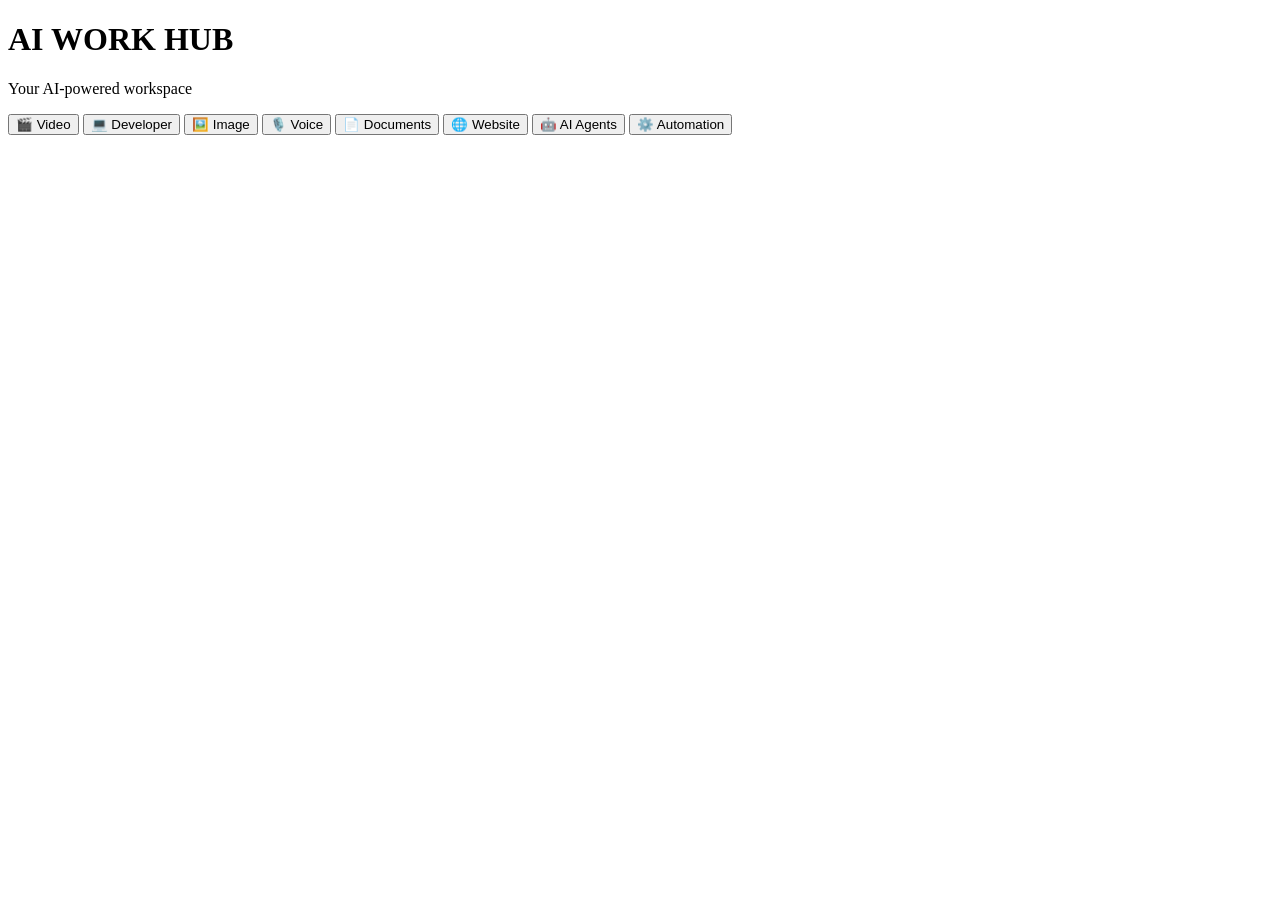
==== index.html @ 60e79e0f "Create index.html" ====
<!DOCTYPE html>
<html lang="en">
<head>
    <meta charset="UTF-8">
    <meta name="viewport" content="width=device-width, initial-scale=1.0">
    <title>AI Work Hub</title>
</head>

<body>

    <h1>AI WORK HUB</h1>

    <p>Your AI-powered workspace</p>

    <button>🎬 Video</button>
    <button>💻 Developer</button>
    <button>🖼️ Image</button>
    <button>🎙️ Voice</button>
    <button>📄 Documents</button>
    <button>🌐 Website</button>
    <button>🤖 AI Agents</button>
    <button>⚙️ Automation</button>

</body>
</html>
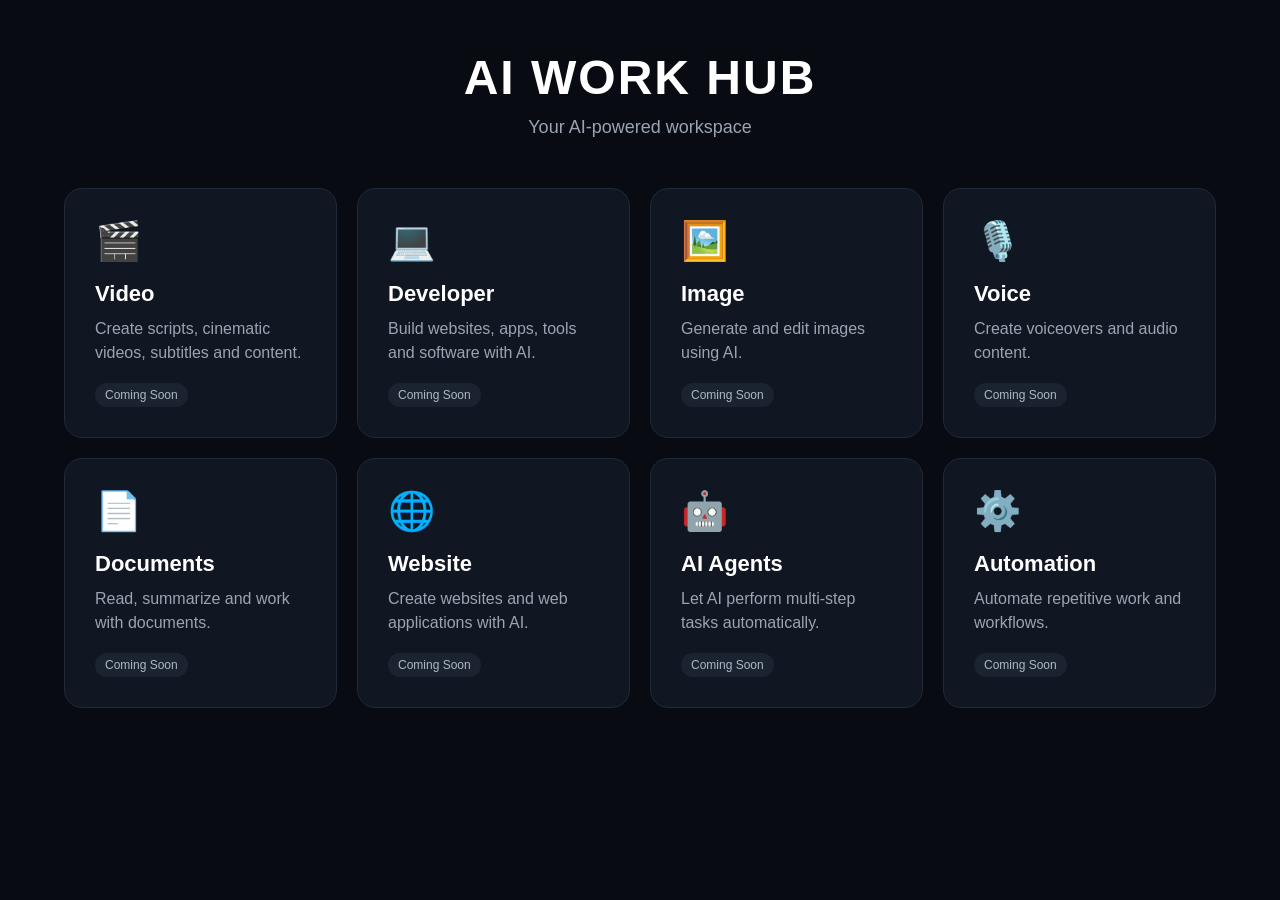
==== commit b195f351: "Update index.html" ====
--- a/index.html
+++ b/index.html
@@ -3,23 +3,82 @@
 <head>
     <meta charset="UTF-8">
     <meta name="viewport" content="width=device-width, initial-scale=1.0">
+
     <title>AI Work Hub</title>
+
+    <link rel="stylesheet" href="style.css">
 </head>
 
 <body>
 
-    <h1>AI WORK HUB</h1>
+<div class="container">
 
-    <p>Your AI-powered workspace</p>
+    <div class="header">
+        <h1>AI WORK HUB</h1>
+        <p>Your AI-powered workspace</p>
+    </div>
 
-    <button>🎬 Video</button>
-    <button>💻 Developer</button>
-    <button>🖼️ Image</button>
-    <button>🎙️ Voice</button>
-    <button>📄 Documents</button>
-    <button>🌐 Website</button>
-    <button>🤖 AI Agents</button>
-    <button>⚙️ Automation</button>
+    <div class="tools">
+
+        <div class="tool-card">
+            <div class="tool-icon">🎬</div>
+            <h2>Video</h2>
+            <p>Create scripts, cinematic videos, subtitles and content.</p>
+            <span class="badge">Coming Soon</span>
+        </div>
+
+        <div class="tool-card">
+            <div class="tool-icon">💻</div>
+            <h2>Developer</h2>
+            <p>Build websites, apps, tools and software with AI.</p>
+            <span class="badge">Coming Soon</span>
+        </div>
+
+        <div class="tool-card">
+            <div class="tool-icon">🖼️</div>
+            <h2>Image</h2>
+            <p>Generate and edit images using AI.</p>
+            <span class="badge">Coming Soon</span>
+        </div>
+
+        <div class="tool-card">
+            <div class="tool-icon">🎙️</div>
+            <h2>Voice</h2>
+            <p>Create voiceovers and audio content.</p>
+            <span class="badge">Coming Soon</span>
+        </div>
+
+        <div class="tool-card">
+            <div class="tool-icon">📄</div>
+            <h2>Documents</h2>
+            <p>Read, summarize and work with documents.</p>
+            <span class="badge">Coming Soon</span>
+        </div>
+
+        <div class="tool-card">
+            <div class="tool-icon">🌐</div>
+            <h2>Website</h2>
+            <p>Create websites and web applications with AI.</p>
+            <span class="badge">Coming Soon</span>
+        </div>
+
+        <div class="tool-card">
+            <div class="tool-icon">🤖</div>
+            <h2>AI Agents</h2>
+            <p>Let AI perform multi-step tasks automatically.</p>
+            <span class="badge">Coming Soon</span>
+        </div>
+
+        <div class="tool-card">
+            <div class="tool-icon">⚙️</div>
+            <h2>Automation</h2>
+            <p>Automate repetitive work and workflows.</p>
+            <span class="badge">Coming Soon</span>
+        </div>
+
+    </div>
+
+</div>
 
 </body>
 </html>
--- a/style.css
+++ b/style.css
@@ -0,0 +1,80 @@
+* {
+    margin: 0;
+    padding: 0;
+    box-sizing: border-box;
+}
+
+body {
+    font-family: Arial, sans-serif;
+    background: #080b12;
+    color: white;
+    min-height: 100vh;
+}
+
+.container {
+    width: 90%;
+    max-width: 1200px;
+    margin: auto;
+    padding: 50px 0;
+}
+
+.header {
+    text-align: center;
+    margin-bottom: 50px;
+}
+
+.header h1 {
+    font-size: 48px;
+    letter-spacing: 2px;
+}
+
+.header p {
+    color: #9aa4b2;
+    margin-top: 12px;
+    font-size: 18px;
+}
+
+.tools {
+    display: grid;
+    grid-template-columns: repeat(auto-fit, minmax(220px, 1fr));
+    gap: 20px;
+}
+
+.tool-card {
+    background: #111722;
+    border: 1px solid #202938;
+    border-radius: 18px;
+    padding: 30px;
+    cursor: pointer;
+    transition: 0.3s;
+}
+
+.tool-card:hover {
+    transform: translateY(-6px);
+    border-color: #5865f2;
+}
+
+.tool-icon {
+    font-size: 38px;
+    margin-bottom: 18px;
+}
+
+.tool-card h2 {
+    font-size: 22px;
+    margin-bottom: 10px;
+}
+
+.tool-card p {
+    color: #9aa4b2;
+    line-height: 1.5;
+}
+
+.badge {
+    display: inline-block;
+    margin-top: 18px;
+    padding: 5px 10px;
+    border-radius: 20px;
+    background: #1b2330;
+    color: #aeb8c8;
+    font-size: 12px;
+}
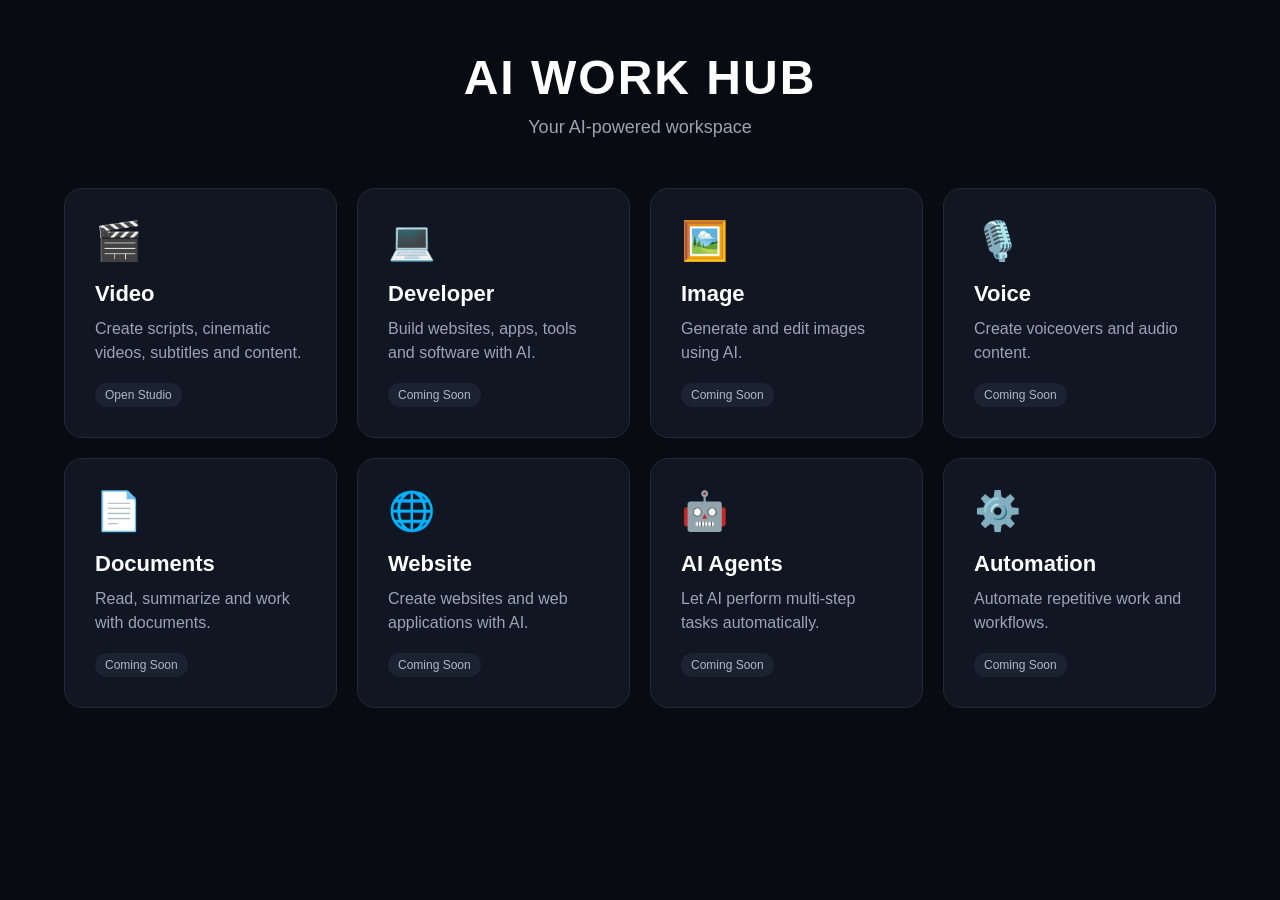
==== commit 68db2bd3: "Update index.html" ====
--- a/index.html
+++ b/index.html
@@ -8,6 +8,7 @@
 
     <link rel="stylesheet" href="style.css">
 </head>
+
 
 <body>
 
@@ -20,12 +21,14 @@
 
     <div class="tools">
 
-        <div class="tool-card">
-            <div class="tool-icon">🎬</div>
-            <h2>Video</h2>
-            <p>Create scripts, cinematic videos, subtitles and content.</p>
-            <span class="badge">Coming Soon</span>
-        </div>
+       <a href="video.html" style="text-decoration:none; color:inherit;">
+    <div class="tool-card">
+        <div class="tool-icon">🎬</div>
+        <h2>Video</h2>
+        <p>Create scripts, cinematic videos, subtitles and content.</p>
+        <span class="badge">Open Studio</span>
+    </div>
+</a>
 
         <div class="tool-card">
             <div class="tool-icon">💻</div>
